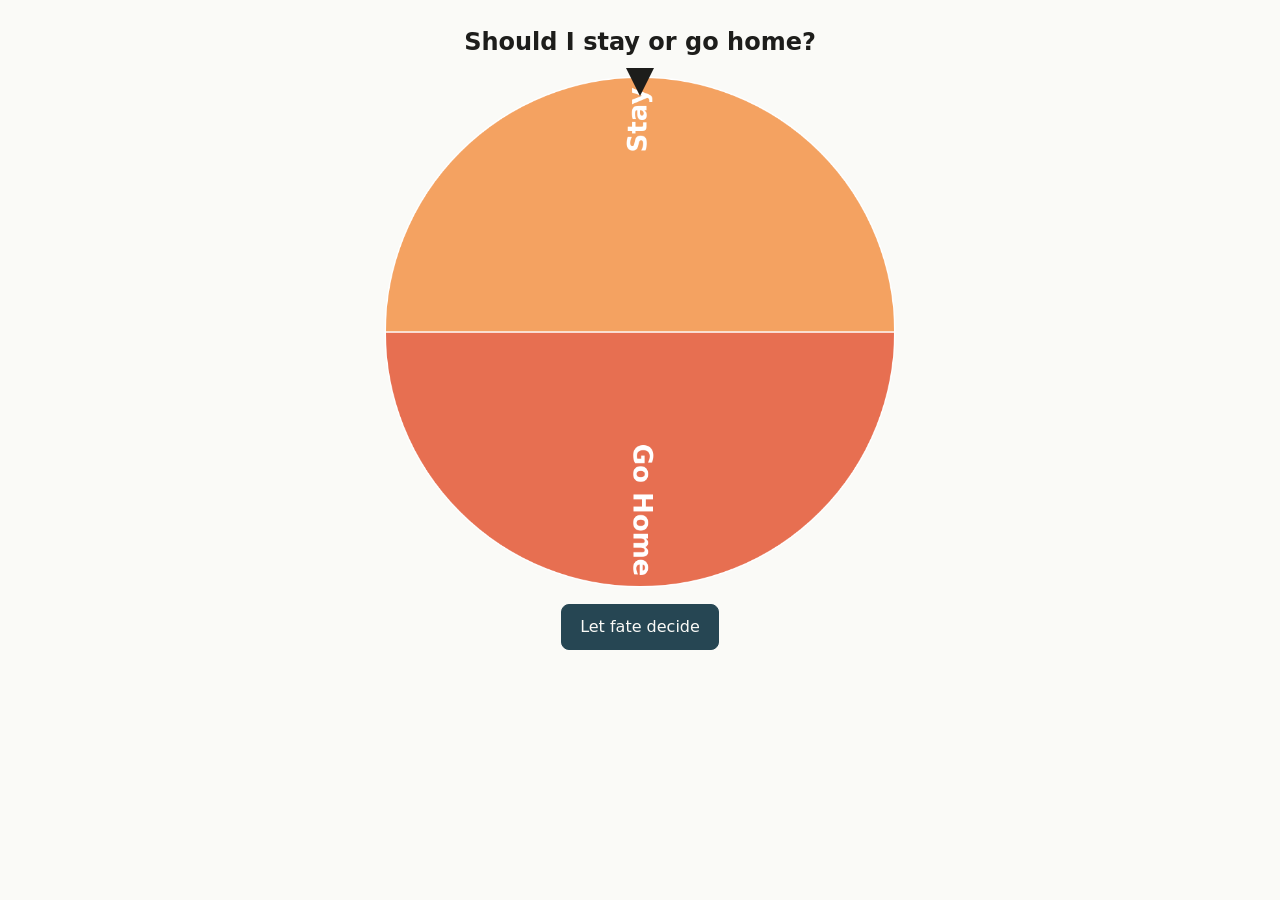
==== stay-or-go/index.html @ 979601e9 "Rename joke page path to /stay-or-go/ The user preferred the name "stay-or-go" over "stay-put" for t" ====
<!doctype html>
<html lang="en">
<head>
<meta charset="utf-8">
<meta name="viewport" content="width=device-width, initial-scale=1">
<title>Stay Put</title>
<link rel="stylesheet" href="../style.css">
</head>
<body>
<main>
  <section class="center" aria-label="Wheel">
    <h1>Should I stay or go home?</h1>
    <div class="stage">
      <canvas id="wheel" width="800" height="800" role="img" aria-label="Wheel with two options: Go Home and Stay"></canvas>
      <div class="pointer" aria-hidden="true"></div>
    </div>
    <button id="spin" type="button">Let fate decide</button>
    <p id="result" class="result" role="status" aria-live="polite"></p>
    <p id="aside" class="muted" role="status" aria-live="polite"></p>
  </section>
</main>
<script src="../wheel.js"></script>
<script src="stay.js"></script>
</body>
</html>
---- style.css ----
:root { --bg:#fafaf7; --fg:#1d1d1b; --muted:#5c5c57; --accent:#264653; --border:#d6d6cf; }
@media (prefers-color-scheme: dark) {
  :root { --bg:#161616; --fg:#f2f2ee; --muted:#a8a8a0; --accent:#8ab17d; --border:#3a3a38; }
}
* { box-sizing: border-box; }
body { margin:0; background:var(--bg); color:var(--fg); font:16px/1.5 system-ui,sans-serif; }
main { max-width:960px; margin:0 auto; padding:24px 16px; display:grid; gap:24px; }
@media (min-width:760px) { main.split { grid-template-columns: 1fr 300px; align-items:start; } }
h1 { margin:0; font-size:1.5rem; }
.stage { position:relative; width:100%; max-width:520px; margin:0 auto; }
.stage canvas { width:100%; height:auto; display:block; }
.pointer { position:absolute; top:-4px; left:50%; transform:translateX(-50%); width:0; height:0;
  border-left:14px solid transparent; border-right:14px solid transparent; border-top:28px solid var(--fg); }
button { font:inherit; padding:10px 18px; border-radius:8px; border:1px solid var(--accent);
  background:var(--accent); color:var(--bg); cursor:pointer; }
button.secondary { background:transparent; color:var(--fg); border-color:var(--border); }
button:disabled { opacity:.5; cursor:not-allowed; }
:focus-visible { outline:3px solid #2a9d8f; outline-offset:2px; }
label { display:block; font-weight:600; margin-bottom:4px; }
textarea, input[type=text] { width:100%; font:inherit; padding:8px; border-radius:8px;
  border:1px solid var(--border); background:transparent; color:var(--fg); }
ul.options { list-style:none; padding:0; margin:12px 0; display:grid; gap:8px; }
ul.options li { display:flex; gap:8px; }
.row { display:flex; gap:8px; flex-wrap:wrap; }
.result { text-align:center; font-size:1.5rem; font-weight:700; min-height:2.2em; }
.muted { color:var(--muted); font-size:.9rem; }
.center { text-align:center; display:grid; gap:12px; justify-items:center; }
a { color:var(--accent); }
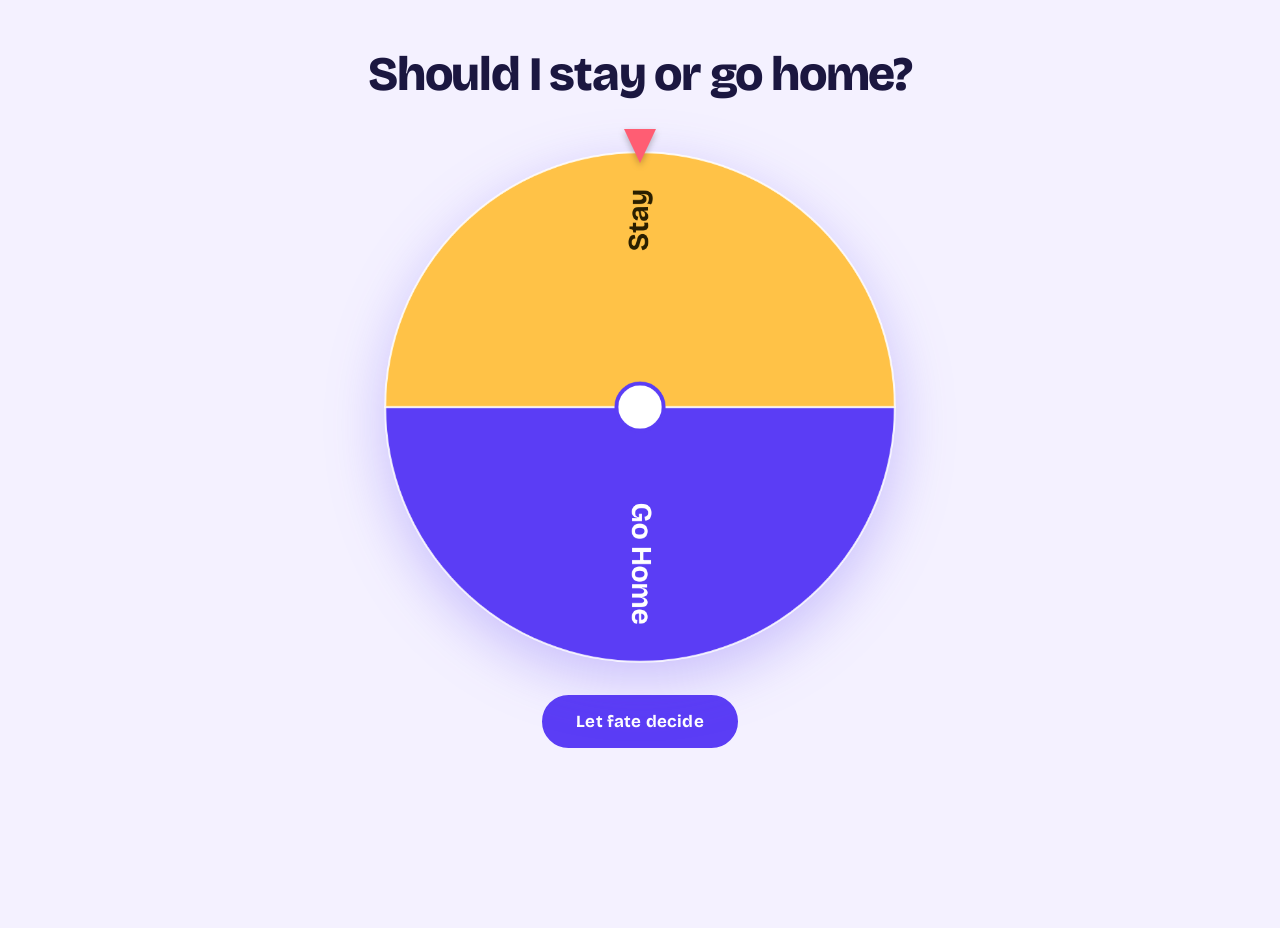
==== commit fa6460ca: "Redesign UI and add full-screen result flash - Restyle with an indigo/violet palette, Bricolage Grot" ====
--- a/stay-or-go/index.html
+++ b/stay-or-go/index.html
@@ -4,6 +4,9 @@
 <meta charset="utf-8">
 <meta name="viewport" content="width=device-width, initial-scale=1">
 <title>Stay Put</title>
+<link rel="preconnect" href="https://fonts.googleapis.com">
+<link rel="preconnect" href="https://fonts.gstatic.com" crossorigin>
+<link rel="stylesheet" href="https://fonts.googleapis.com/css2?family=Bricolage+Grotesque:opsz,wght@12..96,600;12..96,700;12..96,800&family=Figtree:wght@400;500;600&display=swap">
 <link rel="stylesheet" href="../style.css">
 </head>
 <body>
@@ -20,6 +23,7 @@
   </section>
 </main>
 <script src="../wheel.js"></script>
+<script src="../flash.js"></script>
 <script src="stay.js"></script>
 </body>
 </html>
--- a/style.css
+++ b/style.css
@@ -1,28 +1,111 @@
-:root { --bg:#fafaf7; --fg:#1d1d1b; --muted:#5c5c57; --accent:#264653; --border:#d6d6cf; }
+:root {
+  --bg: #f4f1ff;
+  --surface: #ffffff;
+  --fg: #1b1740;
+  --muted: #5d5a82;
+  --accent: #5b3df5;
+  --accent-fg: #ffffff;
+  --border: #dcd6f7;
+  --focus: #ff5d73;
+  --display: "Bricolage Grotesque", system-ui, sans-serif;
+  --body: "Figtree", system-ui, sans-serif;
+}
 @media (prefers-color-scheme: dark) {
-  :root { --bg:#161616; --fg:#f2f2ee; --muted:#a8a8a0; --accent:#8ab17d; --border:#3a3a38; }
+  :root {
+    --bg: #14112e;
+    --surface: #1e1a45;
+    --fg: #f2f0ff;
+    --muted: #aaa5d8;
+    --accent: #9a8bff;
+    --accent-fg: #14112e;
+    --border: #342f66;
+    --focus: #ffc247;
+  }
 }
 * { box-sizing: border-box; }
-body { margin:0; background:var(--bg); color:var(--fg); font:16px/1.5 system-ui,sans-serif; }
-main { max-width:960px; margin:0 auto; padding:24px 16px; display:grid; gap:24px; }
-@media (min-width:760px) { main.split { grid-template-columns: 1fr 300px; align-items:start; } }
-h1 { margin:0; font-size:1.5rem; }
-.stage { position:relative; width:100%; max-width:520px; margin:0 auto; }
-.stage canvas { width:100%; height:auto; display:block; }
-.pointer { position:absolute; top:-4px; left:50%; transform:translateX(-50%); width:0; height:0;
-  border-left:14px solid transparent; border-right:14px solid transparent; border-top:28px solid var(--fg); }
-button { font:inherit; padding:10px 18px; border-radius:8px; border:1px solid var(--accent);
-  background:var(--accent); color:var(--bg); cursor:pointer; }
-button.secondary { background:transparent; color:var(--fg); border-color:var(--border); }
-button:disabled { opacity:.5; cursor:not-allowed; }
-:focus-visible { outline:3px solid #2a9d8f; outline-offset:2px; }
-label { display:block; font-weight:600; margin-bottom:4px; }
-textarea, input[type=text] { width:100%; font:inherit; padding:8px; border-radius:8px;
-  border:1px solid var(--border); background:transparent; color:var(--fg); }
-ul.options { list-style:none; padding:0; margin:12px 0; display:grid; gap:8px; }
-ul.options li { display:flex; gap:8px; }
-.row { display:flex; gap:8px; flex-wrap:wrap; }
-.result { text-align:center; font-size:1.5rem; font-weight:700; min-height:2.2em; }
-.muted { color:var(--muted); font-size:.9rem; }
-.center { text-align:center; display:grid; gap:12px; justify-items:center; }
-a { color:var(--accent); }
+body {
+  margin: 0;
+  background: var(--bg);
+  color: var(--fg);
+  font: 400 1.0625rem/1.7 var(--body);
+  -webkit-font-smoothing: antialiased;
+}
+main { max-width: 1040px; margin: 0 auto; padding: 48px 20px 72px; display: grid; gap: 48px; }
+@media (min-width: 800px) { main.split { grid-template-columns: 1fr 340px; align-items: start; gap: 56px; } }
+h1 {
+  margin: 0;
+  font: 800 clamp(2rem, 5vw, 3rem)/1.1 var(--display);
+  letter-spacing: -0.025em;
+  text-wrap: balance;
+}
+.center { text-align: center; display: grid; gap: 28px; justify-items: center; }
+.stage { position: relative; width: 100%; max-width: 520px; margin: 0 auto; padding-top: 18px; }
+.stage canvas { width: 100%; height: auto; display: block; filter: drop-shadow(0 18px 28px rgba(91, 61, 245, 0.28)); }
+.pointer {
+  position: absolute; top: 0; left: 50%; transform: translateX(-50%);
+  width: 0; height: 0;
+  border-left: 16px solid transparent; border-right: 16px solid transparent;
+  border-top: 34px solid var(--focus);
+  filter: drop-shadow(0 3px 3px rgba(0, 0, 0, 0.25));
+}
+button {
+  font: 700 1.0625rem/1 var(--display);
+  letter-spacing: 0.01em;
+  padding: 16px 32px;
+  border-radius: 999px;
+  border: 2px solid var(--accent);
+  background: var(--accent);
+  color: var(--accent-fg);
+  cursor: pointer;
+  transition: transform 0.12s ease;
+}
+button:hover:not(:disabled) { transform: translateY(-1px); }
+button:active:not(:disabled) { transform: translateY(1px); }
+button.secondary {
+  background: transparent; color: var(--fg); border-color: var(--border);
+  padding: 10px 16px; font-size: 0.9375rem; font-weight: 600;
+}
+button:disabled { opacity: 0.5; cursor: not-allowed; }
+:focus-visible { outline: 3px solid var(--focus); outline-offset: 3px; }
+label { display: block; font-weight: 600; margin-bottom: 8px; }
+input[type=text] {
+  width: 100%; font: inherit; padding: 12px 14px; border-radius: 12px;
+  border: 2px solid var(--border); background: var(--bg); color: var(--fg);
+}
+input[type=checkbox] { width: 1.1rem; height: 1.1rem; accent-color: var(--accent); }
+section[aria-label="Options"] {
+  background: var(--surface); border: 1px solid var(--border);
+  border-radius: 24px; padding: 28px;
+}
+ul.options { list-style: none; padding: 0; margin: 20px 0; display: grid; gap: 12px; }
+ul.options li { display: flex; gap: 10px; }
+.row { display: flex; gap: 12px; flex-wrap: wrap; }
+.row label.check { display: flex; gap: 10px; align-items: center; font-weight: 500; margin: 0; }
+.result { font: 800 clamp(1.75rem, 5vw, 2.5rem)/1.2 var(--display); letter-spacing: -0.02em; min-height: 1.3em; margin: 0; }
+.muted { color: var(--muted); font-size: 1rem; margin: 0; }
+a { color: var(--accent); }
+@media (prefers-reduced-motion: reduce) { button { transition: none; } }
+
+/* Result flash */
+.flash {
+  position: fixed; inset: 0; z-index: 10;
+  display: flex; align-items: center; justify-content: center;
+  padding: max(24px, env(safe-area-inset-top)) max(24px, env(safe-area-inset-right))
+           max(24px, env(safe-area-inset-bottom)) max(24px, env(safe-area-inset-left));
+  background: color-mix(in srgb, var(--bg) 90%, transparent);
+  -webkit-backdrop-filter: blur(6px); backdrop-filter: blur(6px);
+  opacity: 0; visibility: hidden; pointer-events: none;
+  transition: opacity 0.7s ease, visibility 0s linear 0.7s;
+}
+.flash.show { opacity: 1; visibility: visible; transition: opacity 0.25s ease; }
+.flash-text {
+  margin: 0; max-width: 100%;
+  font: 800 clamp(3rem, 18vw, 8rem)/1.05 var(--display);
+  letter-spacing: -0.03em; text-align: center;
+  overflow-wrap: anywhere; text-wrap: balance;
+  transform: scale(0.92); transition: transform 0.7s ease;
+}
+.flash.show .flash-text { transform: scale(1); transition: transform 0.35s cubic-bezier(0.2, 0.9, 0.3, 1.2); }
+@media (prefers-reduced-motion: reduce) {
+  .flash, .flash.show, .flash-text, .flash.show .flash-text { transition: none; }
+}
